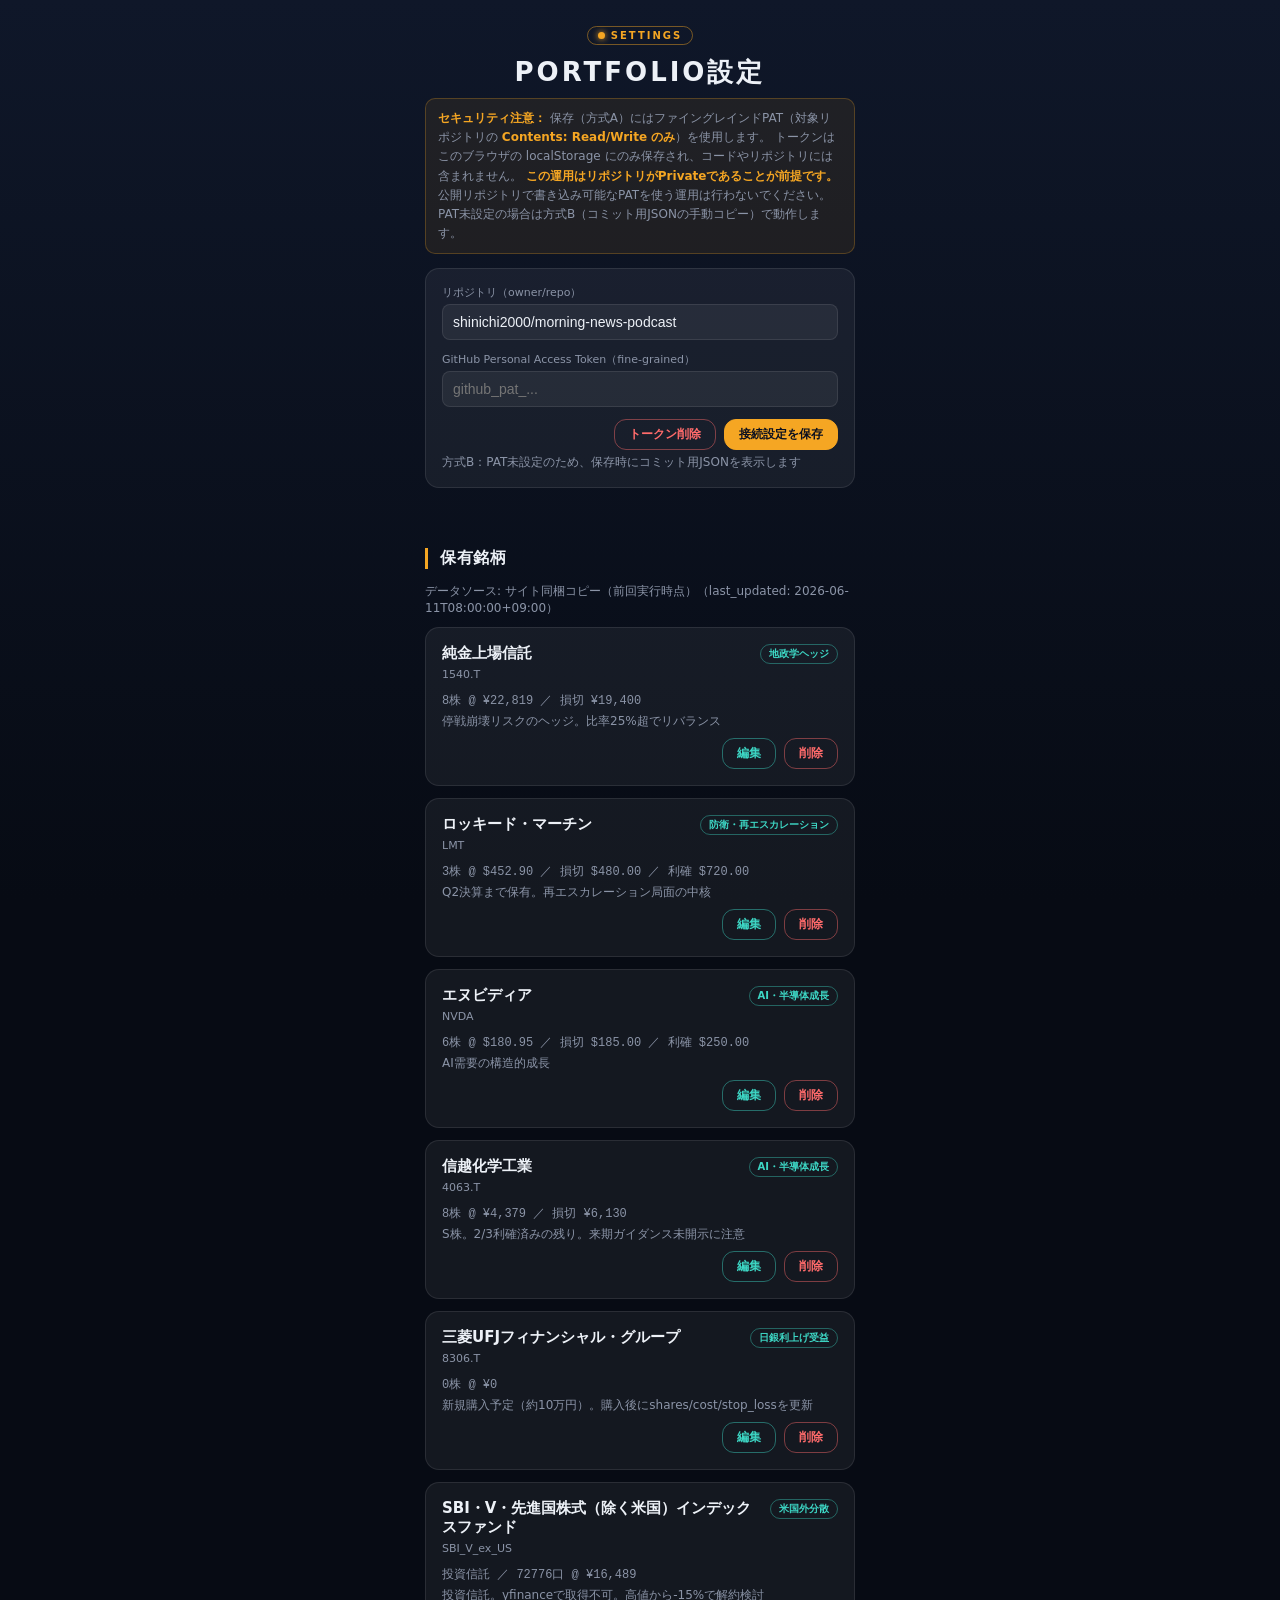
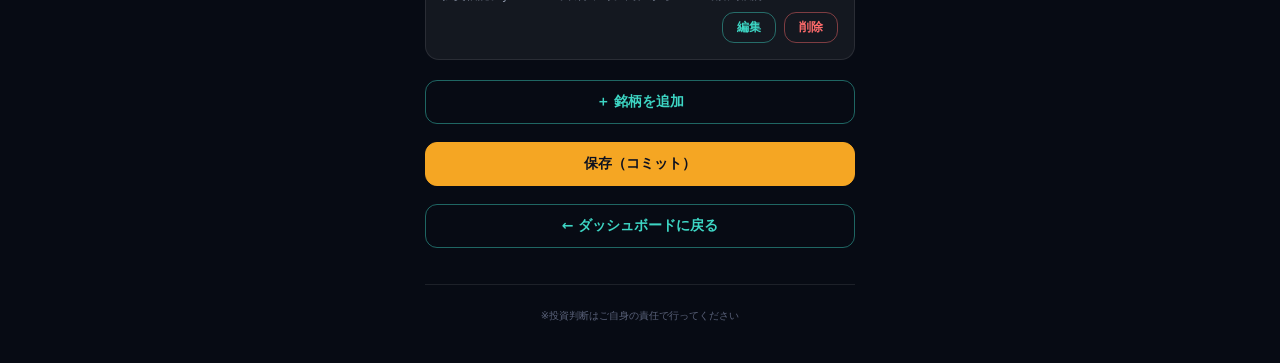
==== docs/settings.html @ 7c7bfd99 "v4大規模改修: portfolio.json外部化・価格検証・日替わり構成エンジン・サイト刷新＋編集機能 課題0: ポートフォリオを portfolio.json に外部化（Single Sourc" ====
<!DOCTYPE html>
<html lang="ja">
<head>
<meta charset="UTF-8">
<meta name="viewport" content="width=device-width, initial-scale=1.0, viewport-fit=cover">
<title>Portfolio設定 - Morning Brief</title>
<link rel="stylesheet" href="style.css">
</head>
<body>
<div class="container">

  <div class="header">
    <div class="onair"><span class="onair-dot"></span>SETTINGS</div>
    <h1>Portfolio設定</h1>
  </div>

  <div class="notice">
    <strong>セキュリティ注意：</strong>
    保存（方式A）にはファイングレインドPAT（対象リポジトリの <strong>Contents: Read/Write のみ</strong>）を使用します。
    トークンはこのブラウザの localStorage にのみ保存され、コードやリポジトリには含まれません。
    <strong>この運用はリポジトリがPrivateであることが前提です。</strong>
    公開リポジトリで書き込み可能なPATを使う運用は行わないでください。
    PAT未設定の場合は方式B（コミット用JSONの手動コピー）で動作します。
  </div>

  <div class="form-card">
    <div class="form-row">
      <label for="repoInput">リポジトリ（owner/repo）</label>
      <input id="repoInput" type="text" autocomplete="off" placeholder="shinichi2000/morning-news-podcast">
    </div>
    <div class="form-row">
      <label for="patInput">GitHub Personal Access Token（fine-grained）</label>
      <input id="patInput" type="password" autocomplete="off" placeholder="github_pat_...">
    </div>
    <div class="card-actions">
      <button class="btn small danger" id="clearPatBtn">トークン削除</button>
      <button class="btn small primary" id="savePatBtn">接続設定を保存</button>
    </div>
    <div class="holding-meta" id="patStatus"></div>
  </div>

  <div class="status-msg" id="statusMsg"></div>

  <div class="section-title">保有銘柄</div>
  <div class="holding-meta" id="sourceNote" style="margin-bottom:10px"></div>
  <div id="holdingsList"><div class="fund-note">読み込み中...</div></div>

  <button class="btn" id="addBtn">＋ 銘柄を追加</button>

  <div class="form-card" id="editForm" style="display:none; margin-top:14px;">
    <div class="section-title" id="formTitle" style="margin-top:0">銘柄を追加</div>
    <div class="form-grid">
      <div class="form-row">
        <label for="f_id">id（一意の識別子）</label>
        <input id="f_id" type="text" autocomplete="off" placeholder="例: 8306, NVDA">
      </div>
      <div class="form-row">
        <label for="f_ticker">ticker（日本株: 1234.T / 米国株: 英字）</label>
        <input id="f_ticker" type="text" autocomplete="off" placeholder="例: 8306.T, NVDA">
      </div>
    </div>
    <div class="form-row">
      <label for="f_name">銘柄名</label>
      <input id="f_name" type="text" autocomplete="off">
    </div>
    <div class="form-grid">
      <div class="form-row">
        <label for="f_thesis">投資テーゼ</label>
        <select id="f_thesis">
          <option>地政学ヘッジ</option>
          <option>防衛・再エスカレーション</option>
          <option>AI・半導体成長</option>
          <option>日銀利上げ受益</option>
          <option>米国外分散</option>
          <option>その他</option>
        </select>
      </div>
      <div class="form-row">
        <label for="f_currency">通貨</label>
        <select id="f_currency">
          <option>JPY</option>
          <option>USD</option>
        </select>
      </div>
      <div class="form-row">
        <label for="f_shares">株数（投信は口数）</label>
        <input id="f_shares" type="number" inputmode="decimal" step="any" min="0">
      </div>
      <div class="form-row">
        <label for="f_cost">取得単価</label>
        <input id="f_cost" type="number" inputmode="decimal" step="any" min="0">
      </div>
      <div class="form-row">
        <label for="f_stop_loss">損切りライン（空欄可）</label>
        <input id="f_stop_loss" type="number" inputmode="decimal" step="any">
      </div>
      <div class="form-row">
        <label for="f_take_profit">利確ライン（空欄可）</label>
        <input id="f_take_profit" type="number" inputmode="decimal" step="any">
      </div>
    </div>
    <div class="form-row">
      <label for="f_note">メモ</label>
      <textarea id="f_note" rows="2"></textarea>
    </div>
    <div class="form-row">
      <label><input id="f_is_fund" type="checkbox" style="width:auto"> 投資信託（株価自動取得の対象外）</label>
    </div>
    <div class="form-error" id="formError"></div>
    <div class="card-actions">
      <button class="btn small" id="cancelBtn">キャンセル</button>
      <button class="btn small primary" id="formSaveBtn">フォームを反映</button>
    </div>
  </div>

  <button class="btn primary" id="commitBtn" style="margin-top:18px">保存（コミット）</button>

  <div id="jsonOutWrap" style="display:none; margin-top:14px;">
    <div class="section-title">方式B：コミット用JSON</div>
    <div class="notice">下記の内容をリポジトリ直下の <strong>portfolio.json</strong> に手動でコミットしてください。</div>
    <div class="form-row">
      <textarea id="jsonOut" class="json-out" readonly onclick="this.select()"></textarea>
    </div>
  </div>

  <a class="btn" href="index.html" style="margin-top:18px">← ダッシュボードに戻る</a>

  <div class="footer">
    <div class="disclaimer">※投資判断はご自身の責任で行ってください</div>
  </div>

</div>
<script src="app.js"></script>
</body>
</html>
---- docs/style.css ----
/* Morning Brief v4 — 「朝のラジオスタジオ」デザイン */
:root {
  --bg-top: #0F1729;
  --bg-bottom: #070B14;
  --amber: #F5A623;
  --teal: #3DD6C4;
  --coral: #FF6B6B;
  --text: #EDF1F7;
  --text-dim: #8B94A7;
  --card: rgba(255, 255, 255, 0.055);
  --card-border: rgba(255, 255, 255, 0.09);
}

* { margin: 0; padding: 0; box-sizing: border-box; }

html { background: var(--bg-bottom); }
body {
  font-family: system-ui, -apple-system, "Hiragino Sans", sans-serif;
  background: linear-gradient(180deg, var(--bg-top) 0%, var(--bg-bottom) 900px);
  color: var(--text);
  min-height: 100vh;
  padding: env(safe-area-inset-top) 16px env(safe-area-inset-bottom) 16px;
  -webkit-font-smoothing: antialiased;
}

.container { max-width: 430px; margin: 0 auto; padding: 24px 0 40px; }

.num { font-variant-numeric: tabular-nums; font-family: ui-monospace, "SF Mono", Menlo, monospace; }

/* ===== Header ===== */
.header { text-align: center; margin-bottom: 8px; }
.onair {
  display: inline-flex; align-items: center; gap: 6px;
  font-size: 10px; font-weight: 700; letter-spacing: 2px;
  color: var(--amber); text-transform: uppercase;
  border: 1px solid rgba(245, 166, 35, 0.45);
  border-radius: 999px; padding: 3px 10px; margin-bottom: 10px;
}
.onair-dot {
  width: 7px; height: 7px; border-radius: 50%;
  background: var(--amber);
  box-shadow: 0 0 6px var(--amber);
  animation: blink 1.6s ease-in-out infinite;
}
@keyframes blink {
  0%, 100% { opacity: 1; }
  50% { opacity: 0.25; }
}
.header h1 {
  font-size: 26px; font-weight: 800; letter-spacing: 3px;
  text-transform: uppercase;
}
.header .date { color: var(--text-dim); font-size: 13px; margin-top: 6px; }
.theme-badge {
  display: inline-block; margin-top: 10px;
  font-size: 12px; font-weight: 600;
  color: #0B1020; background: var(--amber);
  padding: 4px 14px; border-radius: 999px;
}

/* ===== Player ===== */
.player-section { margin: 20px 0 12px; }
.player-section audio { width: 100%; border-radius: 12px; }

/* ===== 今日の構成 ===== */
.lineup {
  display: flex; align-items: center; gap: 8px;
  font-size: 13px; color: var(--text-dim);
  background: var(--card); border: 1px solid var(--card-border);
  border-radius: 10px; padding: 10px 14px; margin-bottom: 28px;
}
.lineup .label {
  font-size: 10px; font-weight: 700; color: var(--teal);
  letter-spacing: 1px; white-space: nowrap;
}
.lineup .segment { color: var(--text); font-weight: 600; }

/* ===== Sections ===== */
.section-title {
  font-size: 16px; font-weight: 700; margin: 28px 0 14px;
  padding-left: 12px; border-left: 3px solid var(--amber);
  letter-spacing: 0.5px;
}

/* ===== Summary cards ===== */
.summary-row { display: flex; gap: 10px; margin-bottom: 14px; }
.summary-card {
  flex: 1; background: var(--card); border: 1px solid var(--card-border);
  border-radius: 12px; padding: 12px 14px;
}
.summary-card .label { font-size: 10px; color: var(--text-dim); letter-spacing: 1px; margin-bottom: 4px; }
.summary-card .value { font-size: 18px; font-weight: 700; }
.summary-card .sub { font-size: 12px; margin-top: 2px; font-weight: 600; }

/* ===== Stock cards ===== */
.stock-card {
  background: var(--card); border: 1px solid var(--card-border);
  border-radius: 14px; padding: 16px; margin-bottom: 12px;
}
.card-header { display: flex; justify-content: space-between; align-items: flex-start; gap: 8px; margin-bottom: 10px; }
.stock-name { font-size: 15px; font-weight: 700; display: block; }
.ticker { font-size: 11px; color: var(--text-dim); }
.thesis-tag {
  font-size: 10px; font-weight: 600; white-space: nowrap;
  color: var(--teal); border: 1px solid rgba(61, 214, 196, 0.4);
  padding: 2px 8px; border-radius: 999px;
}
.card-body { display: flex; justify-content: space-between; align-items: baseline; margin-bottom: 4px; }
.current-price { font-size: 22px; font-weight: 700; }
.pnl { font-size: 16px; font-weight: 700; }
.pos { color: var(--teal); }
.neg { color: var(--coral); }
.as-of { font-size: 11px; color: var(--text-dim); margin-bottom: 12px; }
.stale-badge {
  display: inline-block; font-size: 10px; font-weight: 700;
  color: #0B1020; background: var(--coral);
  padding: 1px 8px; border-radius: 999px; margin-left: 6px;
}
.alert-badge {
  display: inline-block; font-size: 10px; font-weight: 700;
  color: #0B1020; background: var(--amber);
  padding: 1px 8px; border-radius: 999px; margin-left: 6px;
}
.card-lines { display: flex; gap: 10px; }
.line-item {
  flex: 1; background: rgba(255, 255, 255, 0.04);
  border-radius: 10px; padding: 8px 10px; text-align: center;
}
.line-label { display: block; font-size: 10px; color: var(--text-dim); margin-bottom: 2px; }
.line-value { display: block; font-size: 14px; font-weight: 700; }
.line-gap { display: block; font-size: 10px; color: var(--text-dim); margin-top: 2px; }
.line-value.sl { color: var(--coral); }
.line-value.tp { color: var(--teal); }
.fund-card, .excluded-card { opacity: 0.65; }
.fund-note { font-size: 12px; color: var(--text-dim); }

/* ===== Settings link / buttons ===== */
.btn {
  display: inline-block; width: 100%; text-align: center;
  background: transparent; color: var(--teal);
  border: 1px solid rgba(61, 214, 196, 0.45); border-radius: 12px;
  padding: 12px; font-size: 14px; font-weight: 600;
  text-decoration: none; cursor: pointer; margin-top: 8px;
}
.btn.primary { background: var(--amber); color: #0B1020; border-color: var(--amber); }
.btn.danger { color: var(--coral); border-color: rgba(255, 107, 107, 0.45); }
.btn.small { width: auto; padding: 6px 14px; font-size: 12px; margin-top: 0; }

/* ===== Settings form ===== */
.form-card {
  background: var(--card); border: 1px solid var(--card-border);
  border-radius: 14px; padding: 16px; margin-bottom: 14px;
}
.form-row { margin-bottom: 12px; }
.form-row label { display: block; font-size: 11px; color: var(--text-dim); margin-bottom: 4px; }
.form-row input, .form-row select, .form-row textarea {
  width: 100%; background: rgba(255, 255, 255, 0.06);
  border: 1px solid var(--card-border); border-radius: 8px;
  color: var(--text); font-size: 14px; padding: 9px 10px;
}
.form-row input:focus, .form-row select:focus, .form-row textarea:focus {
  outline: none; border-color: var(--teal);
}
.form-grid { display: grid; grid-template-columns: 1fr 1fr; gap: 10px; }
.form-error { color: var(--coral); font-size: 12px; margin-top: 4px; }
.card-actions { display: flex; gap: 8px; justify-content: flex-end; margin-top: 8px; }
.holding-meta { font-size: 12px; color: var(--text-dim); margin-top: 4px; }

.notice {
  font-size: 12px; color: var(--text-dim); line-height: 1.6;
  background: rgba(245, 166, 35, 0.08); border: 1px solid rgba(245, 166, 35, 0.25);
  border-radius: 10px; padding: 10px 12px; margin-bottom: 14px;
}
.notice strong { color: var(--amber); }
.status-msg { font-size: 13px; margin: 10px 0; min-height: 18px; }
.status-msg.ok { color: var(--teal); }
.status-msg.err { color: var(--coral); }

textarea.json-out {
  font-family: ui-monospace, Menlo, monospace; font-size: 11px;
  min-height: 220px; white-space: pre;
}

/* ===== Footer ===== */
.footer {
  text-align: center; margin-top: 36px; padding-top: 16px;
  border-top: 1px solid var(--card-border);
}
.footer .updated { font-size: 12px; color: var(--text-dim); }
.footer .disclaimer { font-size: 10px; color: #5A627A; margin-top: 8px; }
.footer a { color: var(--teal); text-decoration: none; }
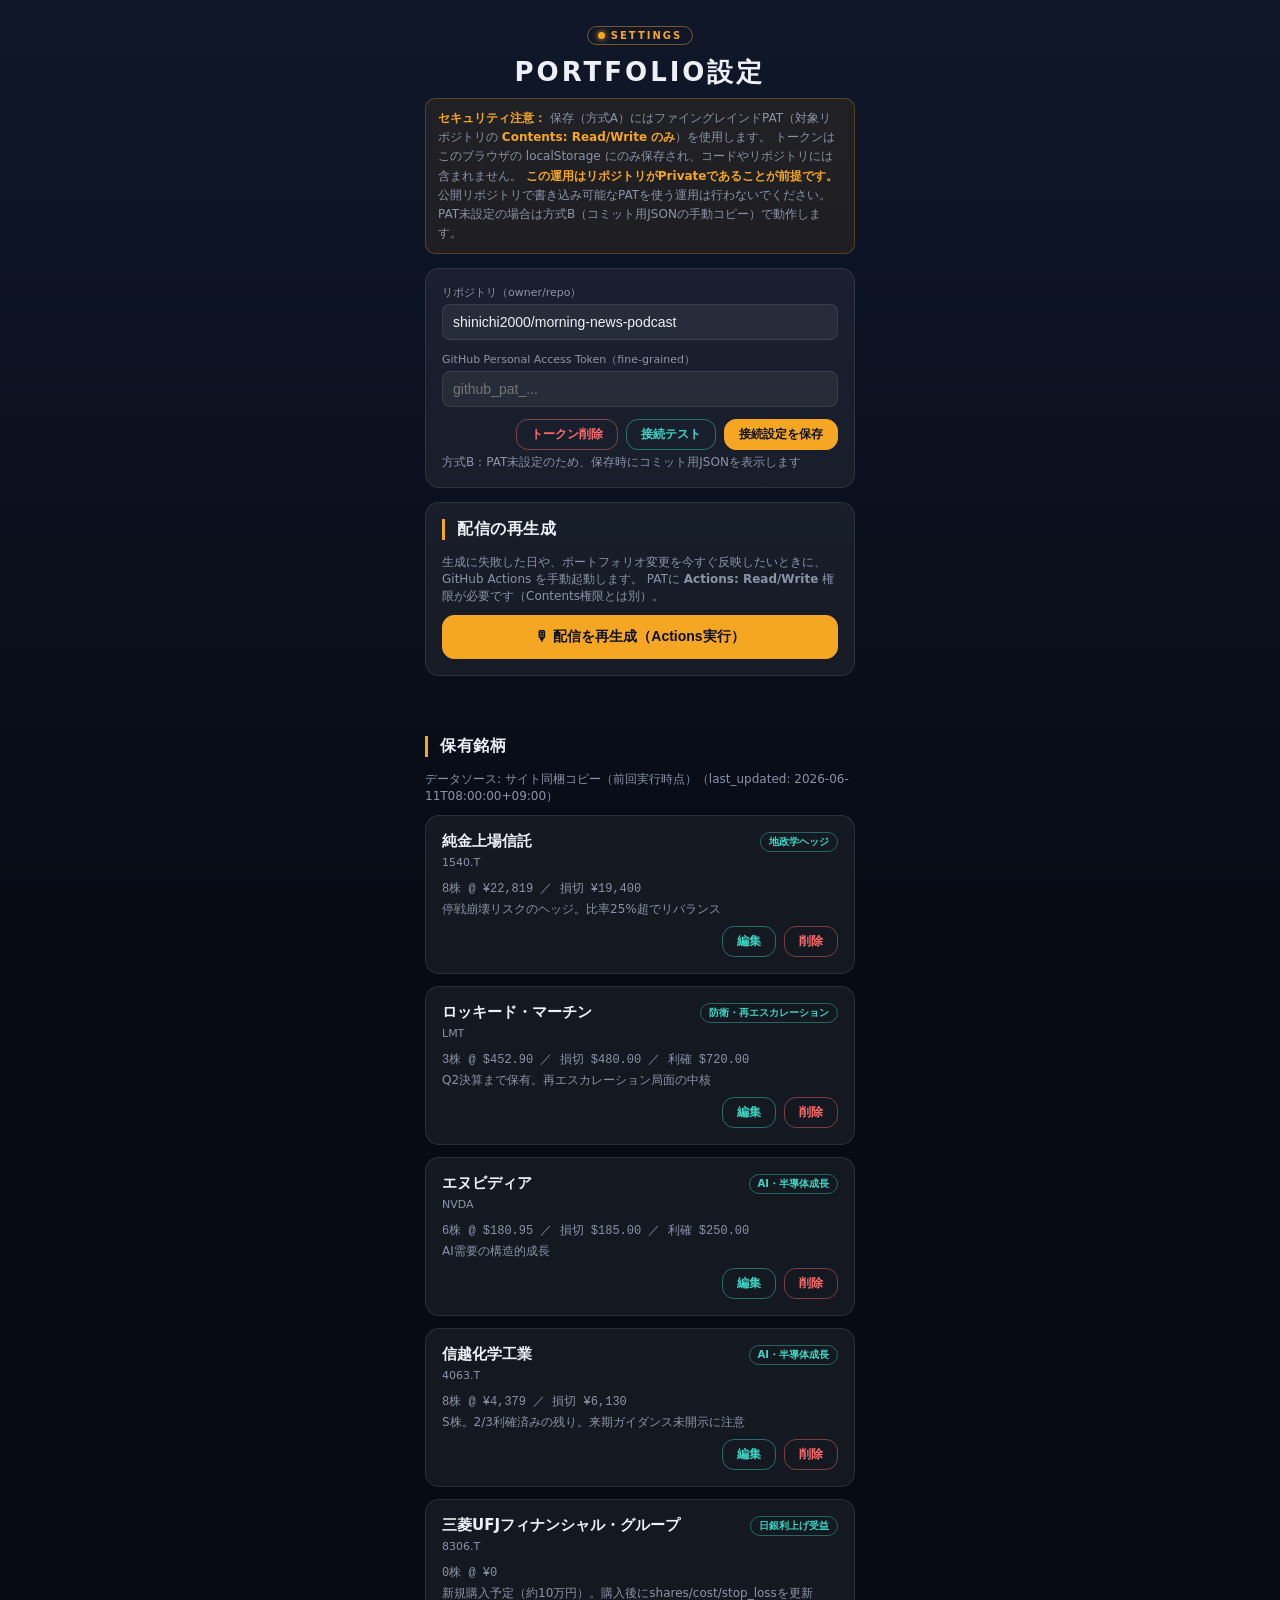
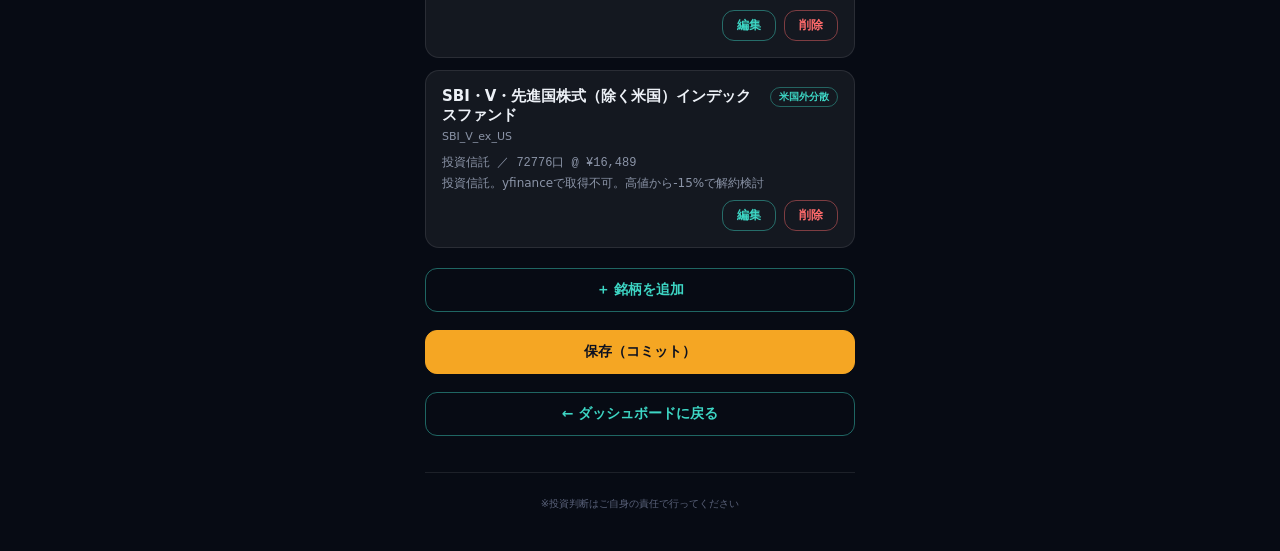
==== commit 03b495dc: "v4.1 使いやすさ改善: リトライ堅牢化・失敗の可視化と復旧手段・サイト機能追加 技術面（前回の生成失敗 #125 の再発対策） - Gemini 503（過負荷）を待機リトライに変更（従来は即座に" ====
--- a/docs/settings.html
+++ b/docs/settings.html
@@ -34,9 +34,19 @@
     </div>
     <div class="card-actions">
       <button class="btn small danger" id="clearPatBtn">トークン削除</button>
+      <button class="btn small" id="testPatBtn">接続テスト</button>
       <button class="btn small primary" id="savePatBtn">接続設定を保存</button>
     </div>
     <div class="holding-meta" id="patStatus"></div>
+  </div>
+
+  <div class="form-card">
+    <div class="section-title" style="margin-top:0">配信の再生成</div>
+    <div class="holding-meta" style="margin-bottom:10px">
+      生成に失敗した日や、ポートフォリオ変更を今すぐ反映したいときに、GitHub Actions を手動起動します。
+      PATに <strong>Actions: Read/Write</strong> 権限が必要です（Contents権限とは別）。
+    </div>
+    <button class="btn primary" id="regenBtn" style="margin-top:0">🎙 配信を再生成（Actions実行）</button>
   </div>
 
   <div class="status-msg" id="statusMsg"></div>
--- a/docs/style.css
+++ b/docs/style.css
@@ -171,6 +171,48 @@
   background: rgba(245, 166, 35, 0.08); border: 1px solid rgba(245, 166, 35, 0.25);
   border-radius: 10px; padding: 10px 12px; margin-bottom: 14px;
 }
+.notice.warn {
+  color: var(--text); border-color: rgba(255, 107, 107, 0.4);
+  background: rgba(255, 107, 107, 0.1); margin-top: 12px;
+}
+
+/* ===== Market chips ===== */
+.market-row {
+  display: grid; grid-template-columns: 1fr 1fr 1fr; gap: 8px;
+}
+.market-chip {
+  background: var(--card); border: 1px solid var(--card-border);
+  border-radius: 10px; padding: 8px 10px; text-align: center;
+}
+.chip-label { display: block; font-size: 10px; color: var(--text-dim); margin-bottom: 2px; white-space: nowrap; }
+.chip-value { display: block; font-size: 13px; font-weight: 700; white-space: nowrap; }
+
+/* ===== Summary wide card ===== */
+.summary-card.wide { flex: none; width: 100%; margin-bottom: 14px; }
+.summary-card.wide .value { font-size: 24px; }
+
+/* ===== Script reader / archive ===== */
+.script-details {
+  background: var(--card); border: 1px solid var(--card-border);
+  border-radius: 12px; margin-top: 14px; overflow: hidden;
+}
+.script-details summary {
+  padding: 12px 14px; font-size: 14px; font-weight: 600;
+  cursor: pointer; list-style: none;
+}
+.script-details summary::-webkit-details-marker { display: none; }
+.script-details[open] summary { border-bottom: 1px solid var(--card-border); }
+.script-text {
+  padding: 14px; font-size: 13px; line-height: 1.9;
+  white-space: pre-wrap; color: var(--text);
+  max-height: 60vh; overflow-y: auto;
+}
+.archive-list { padding: 10px 14px; display: flex; flex-wrap: wrap; gap: 8px; }
+.archive-link {
+  font-size: 12px; font-weight: 600; color: var(--teal);
+  border: 1px solid rgba(61, 214, 196, 0.4); border-radius: 999px;
+  padding: 4px 12px; text-decoration: none;
+}
 .notice strong { color: var(--amber); }
 .status-msg { font-size: 13px; margin: 10px 0; min-height: 18px; }
 .status-msg.ok { color: var(--teal); }
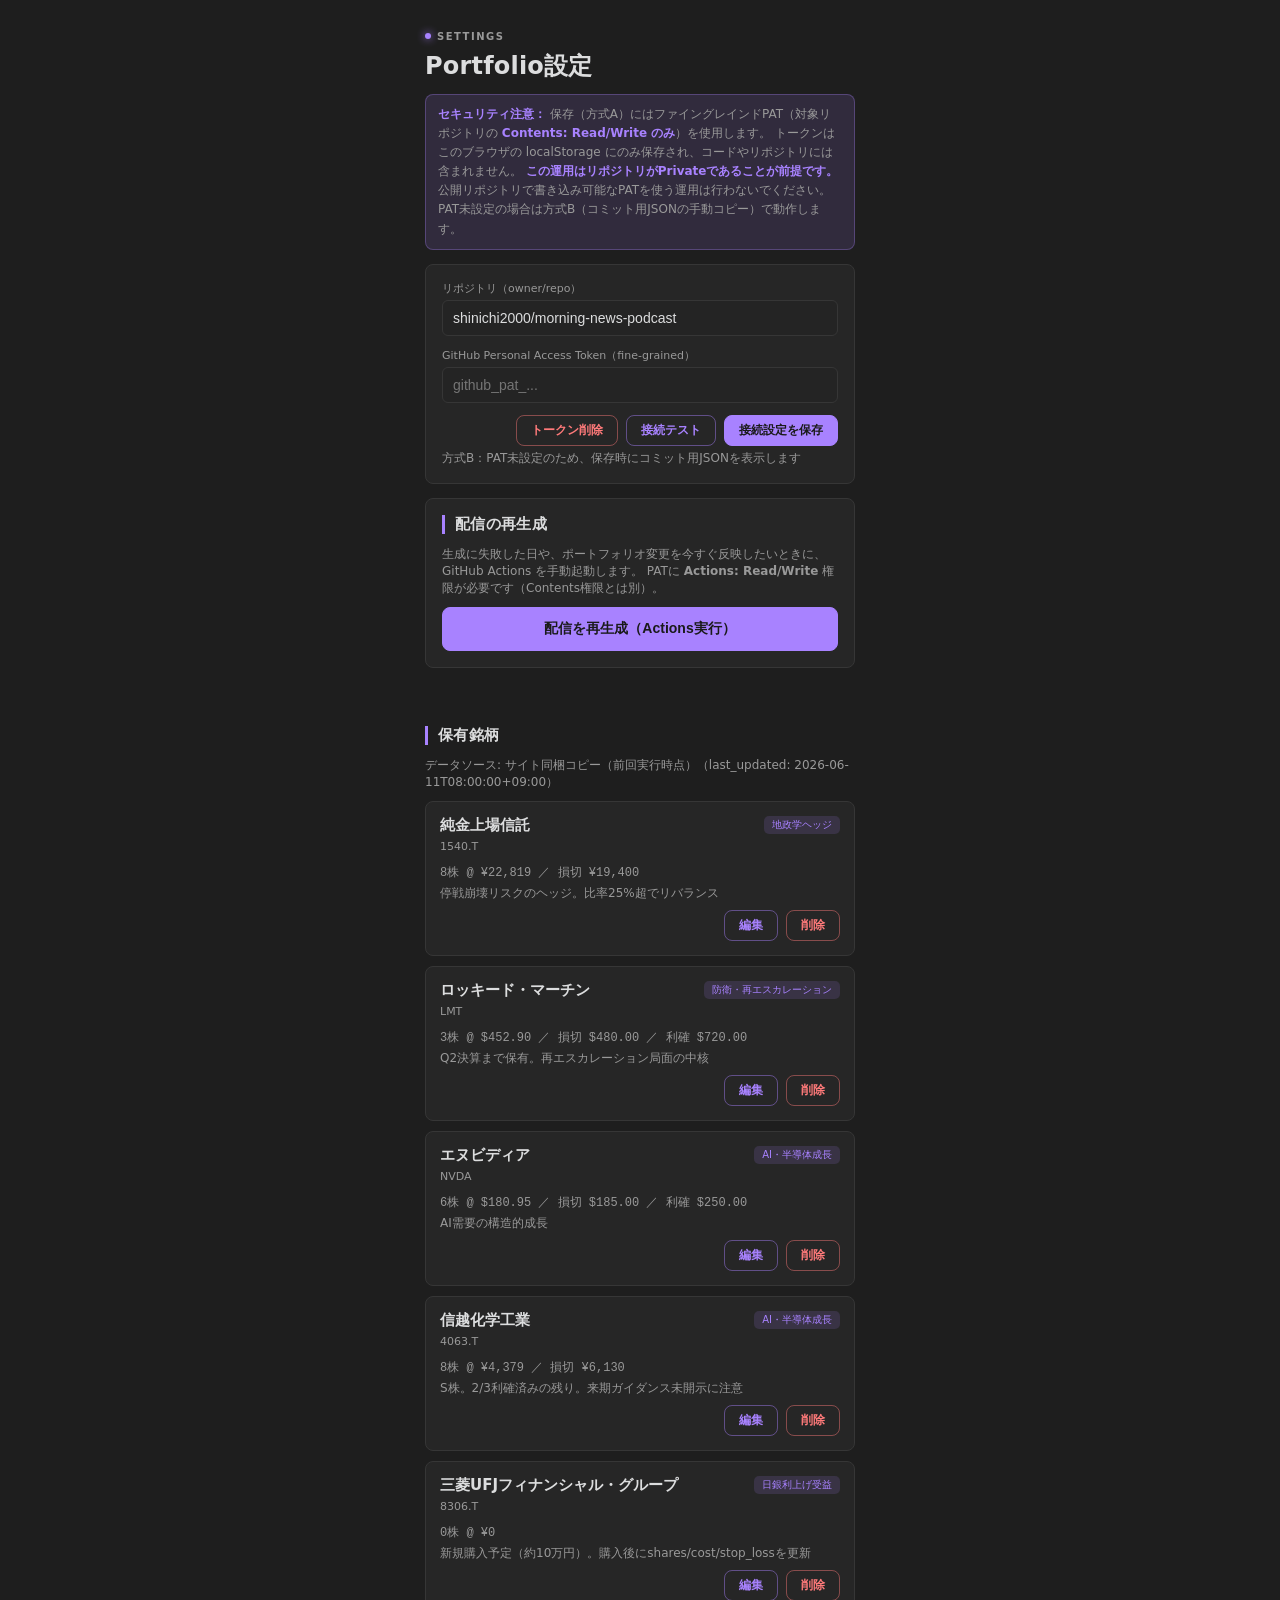
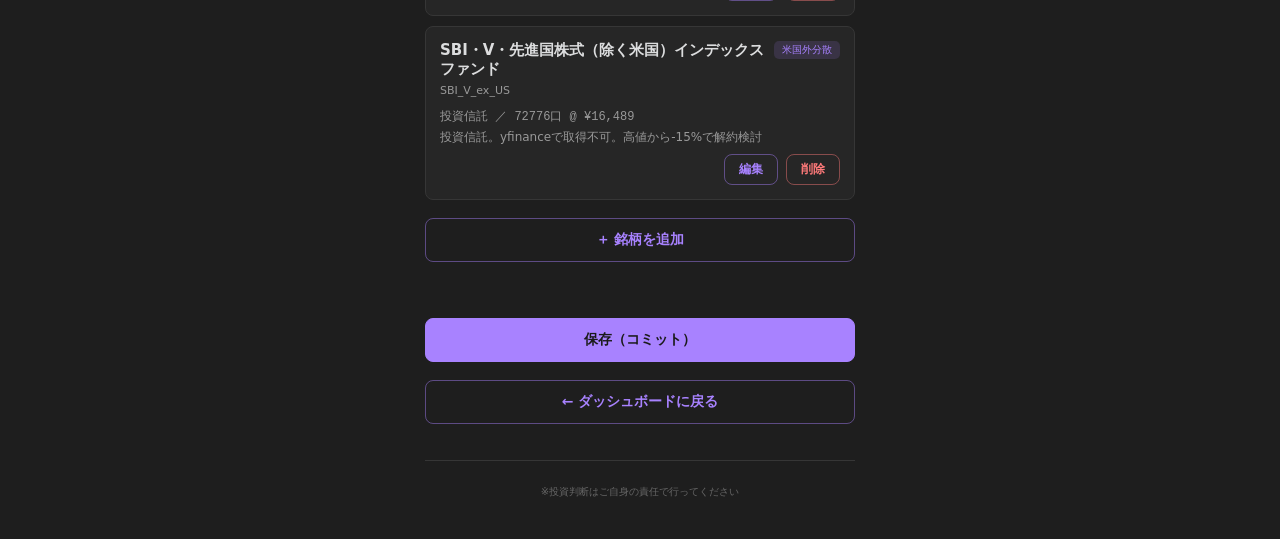
==== commit cb480db0: "v4.2: TTS読み間違い対策・設定反映のUX修正・Obsidianグラフビュー風デザイン 読み上げ品質（日本語の誤読対策） - normalize_for_tts() を追加し音声合成前に正規化（" ====
--- a/docs/settings.html
+++ b/docs/settings.html
@@ -3,6 +3,7 @@
 <head>
 <meta charset="UTF-8">
 <meta name="viewport" content="width=device-width, initial-scale=1.0, viewport-fit=cover">
+<meta name="theme-color" content="#1E1E1E">
 <title>Portfolio設定 - Morning Brief</title>
 <link rel="stylesheet" href="style.css">
 </head>
@@ -46,7 +47,7 @@
       生成に失敗した日や、ポートフォリオ変更を今すぐ反映したいときに、GitHub Actions を手動起動します。
       PATに <strong>Actions: Read/Write</strong> 権限が必要です（Contents権限とは別）。
     </div>
-    <button class="btn primary" id="regenBtn" style="margin-top:0">🎙 配信を再生成（Actions実行）</button>
+    <button class="btn primary" id="regenBtn" style="margin-top:0">配信を再生成（Actions実行）</button>
   </div>
 
   <div class="status-msg" id="statusMsg"></div>
@@ -123,7 +124,9 @@
     </div>
   </div>
 
+  <div class="status-msg" id="draftMsg"></div>
   <button class="btn primary" id="commitBtn" style="margin-top:18px">保存（コミット）</button>
+  <button class="btn danger" id="discardDraftBtn" style="display:none">下書きを破棄して読み込み直す</button>
 
   <div id="jsonOutWrap" style="display:none; margin-top:14px;">
     <div class="section-title">方式B：コミット用JSON</div>
--- a/docs/style.css
+++ b/docs/style.css
@@ -1,22 +1,24 @@
-/* Morning Brief v4 — 「朝のラジオスタジオ」デザイン */
+/* Morning Brief v4.2 — Obsidian風「グラフビュー」デザイン */
 :root {
-  --bg-top: #0F1729;
-  --bg-bottom: #070B14;
-  --amber: #F5A623;
-  --teal: #3DD6C4;
-  --coral: #FF6B6B;
-  --text: #EDF1F7;
-  --text-dim: #8B94A7;
-  --card: rgba(255, 255, 255, 0.055);
-  --card-border: rgba(255, 255, 255, 0.09);
+  --bg: #1E1E1E;
+  --bg-soft: #242424;
+  --card: #262626;
+  --card-border: #363636;
+  --accent: #A882FF;        /* Obsidian purple */
+  --accent-dim: rgba(168, 130, 255, 0.14);
+  --pos: #7BD88F;
+  --neg: #FF7A7A;
+  --text: #DCDDDE;
+  --text-dim: #999999;
+  --text-faint: #666666;
 }
 
 * { margin: 0; padding: 0; box-sizing: border-box; }
 
-html { background: var(--bg-bottom); }
+html { background: var(--bg); }
 body {
   font-family: system-ui, -apple-system, "Hiragino Sans", sans-serif;
-  background: linear-gradient(180deg, var(--bg-top) 0%, var(--bg-bottom) 900px);
+  background: var(--bg);
   color: var(--text);
   min-height: 100vh;
   padding: env(safe-area-inset-top) 16px env(safe-area-inset-bottom) 16px;
@@ -27,178 +29,198 @@
 
 .num { font-variant-numeric: tabular-nums; font-family: ui-monospace, "SF Mono", Menlo, monospace; }
 
-/* ===== Header ===== */
-.header { text-align: center; margin-bottom: 8px; }
+/* ===== Header（Obsidianのノート風・左寄せ） ===== */
+.header { margin-bottom: 12px; }
 .onair {
   display: inline-flex; align-items: center; gap: 6px;
-  font-size: 10px; font-weight: 700; letter-spacing: 2px;
-  color: var(--amber); text-transform: uppercase;
-  border: 1px solid rgba(245, 166, 35, 0.45);
-  border-radius: 999px; padding: 3px 10px; margin-bottom: 10px;
+  font-size: 10px; font-weight: 600; letter-spacing: 1.5px;
+  color: var(--text-dim); text-transform: uppercase;
+  margin-bottom: 8px;
 }
 .onair-dot {
-  width: 7px; height: 7px; border-radius: 50%;
-  background: var(--amber);
-  box-shadow: 0 0 6px var(--amber);
-  animation: blink 1.6s ease-in-out infinite;
+  width: 6px; height: 6px; border-radius: 50%;
+  background: var(--accent);
+  box-shadow: 0 0 8px var(--accent);
+  animation: blink 2s ease-in-out infinite;
 }
 @keyframes blink {
   0%, 100% { opacity: 1; }
-  50% { opacity: 0.25; }
-}
-.header h1 {
-  font-size: 26px; font-weight: 800; letter-spacing: 3px;
-  text-transform: uppercase;
-}
-.header .date { color: var(--text-dim); font-size: 13px; margin-top: 6px; }
-.theme-badge {
+  50% { opacity: 0.3; }
+}
+.header h1 { font-size: 24px; font-weight: 700; letter-spacing: 0.2px; }
+.header .date { color: var(--text-dim); font-size: 13px; margin-top: 4px; }
+
+/* Obsidianのタグ風バッジ */
+.tag, .theme-badge {
   display: inline-block; margin-top: 10px;
-  font-size: 12px; font-weight: 600;
-  color: #0B1020; background: var(--amber);
-  padding: 4px 14px; border-radius: 999px;
+  font-size: 12px; font-weight: 500;
+  color: var(--accent); background: var(--accent-dim);
+  padding: 3px 10px; border-radius: 5px;
 }
 
 /* ===== Player ===== */
-.player-section { margin: 20px 0 12px; }
-.player-section audio { width: 100%; border-radius: 12px; }
+.player-section { margin: 16px 0 12px; }
+.player-section audio { width: 100%; border-radius: 8px; }
 
 /* ===== 今日の構成 ===== */
 .lineup {
   display: flex; align-items: center; gap: 8px;
   font-size: 13px; color: var(--text-dim);
-  background: var(--card); border: 1px solid var(--card-border);
-  border-radius: 10px; padding: 10px 14px; margin-bottom: 28px;
+  background: var(--bg-soft); border: 1px solid var(--card-border);
+  border-radius: 8px; padding: 10px 14px; margin-bottom: 8px;
 }
 .lineup .label {
-  font-size: 10px; font-weight: 700; color: var(--teal);
+  font-size: 10px; font-weight: 600; color: var(--text-dim);
   letter-spacing: 1px; white-space: nowrap;
 }
-.lineup .segment { color: var(--text); font-weight: 600; }
+.lineup .segment { color: var(--accent); font-weight: 600; }
 
 /* ===== Sections ===== */
 .section-title {
-  font-size: 16px; font-weight: 700; margin: 28px 0 14px;
-  padding-left: 12px; border-left: 3px solid var(--amber);
-  letter-spacing: 0.5px;
-}
+  font-size: 15px; font-weight: 700; margin: 26px 0 12px;
+  padding-left: 10px; border-left: 3px solid var(--accent);
+  letter-spacing: 0.3px;
+}
+
+/* ===== Graph view ===== */
+.graph-card {
+  background: #1A1A1A; border: 1px solid var(--card-border);
+  border-radius: 8px; overflow: hidden; margin-bottom: 14px;
+}
+.graph-card canvas { display: block; width: 100%; touch-action: manipulation; }
+.graph-info {
+  font-size: 12px; color: var(--text-dim);
+  padding: 8px 12px; border-top: 1px solid var(--card-border);
+  min-height: 33px;
+}
+.graph-info .pos { color: var(--pos); }
+.graph-info .neg { color: var(--neg); }
 
 /* ===== Summary cards ===== */
-.summary-row { display: flex; gap: 10px; margin-bottom: 14px; }
+.summary-row { display: flex; gap: 10px; margin-bottom: 10px; }
 .summary-card {
   flex: 1; background: var(--card); border: 1px solid var(--card-border);
-  border-radius: 12px; padding: 12px 14px;
-}
-.summary-card .label { font-size: 10px; color: var(--text-dim); letter-spacing: 1px; margin-bottom: 4px; }
+  border-radius: 8px; padding: 12px 14px;
+}
+.summary-card .label { font-size: 10px; color: var(--text-dim); letter-spacing: 0.5px; margin-bottom: 4px; }
 .summary-card .value { font-size: 18px; font-weight: 700; }
 .summary-card .sub { font-size: 12px; margin-top: 2px; font-weight: 600; }
+.summary-card.wide { flex: none; width: 100%; margin-bottom: 14px; }
+.summary-card.wide .value { font-size: 23px; }
+
+/* ===== Market chips ===== */
+.market-row { display: grid; grid-template-columns: 1fr 1fr 1fr; gap: 8px; }
+.market-chip {
+  background: var(--card); border: 1px solid var(--card-border);
+  border-radius: 8px; padding: 8px 10px; text-align: center;
+}
+.chip-label { display: block; font-size: 10px; color: var(--text-dim); margin-bottom: 2px; white-space: nowrap; }
+.chip-value { display: block; font-size: 13px; font-weight: 700; white-space: nowrap; }
 
 /* ===== Stock cards ===== */
 .stock-card {
   background: var(--card); border: 1px solid var(--card-border);
-  border-radius: 14px; padding: 16px; margin-bottom: 12px;
+  border-radius: 8px; padding: 14px; margin-bottom: 10px;
 }
 .card-header { display: flex; justify-content: space-between; align-items: flex-start; gap: 8px; margin-bottom: 10px; }
 .stock-name { font-size: 15px; font-weight: 700; display: block; }
 .ticker { font-size: 11px; color: var(--text-dim); }
 .thesis-tag {
-  font-size: 10px; font-weight: 600; white-space: nowrap;
-  color: var(--teal); border: 1px solid rgba(61, 214, 196, 0.4);
-  padding: 2px 8px; border-radius: 999px;
+  font-size: 10px; font-weight: 500; white-space: nowrap;
+  color: var(--accent); background: var(--accent-dim);
+  padding: 2px 8px; border-radius: 5px;
 }
 .card-body { display: flex; justify-content: space-between; align-items: baseline; margin-bottom: 4px; }
-.current-price { font-size: 22px; font-weight: 700; }
+.current-price { font-size: 21px; font-weight: 700; }
 .pnl { font-size: 16px; font-weight: 700; }
-.pos { color: var(--teal); }
-.neg { color: var(--coral); }
+.pos { color: var(--pos); }
+.neg { color: var(--neg); }
 .as-of { font-size: 11px; color: var(--text-dim); margin-bottom: 12px; }
 .stale-badge {
-  display: inline-block; font-size: 10px; font-weight: 700;
-  color: #0B1020; background: var(--coral);
-  padding: 1px 8px; border-radius: 999px; margin-left: 6px;
+  display: inline-block; font-size: 10px; font-weight: 600;
+  color: var(--text-dim); border: 1px solid var(--text-faint);
+  padding: 1px 7px; border-radius: 5px; margin-left: 6px;
 }
 .alert-badge {
-  display: inline-block; font-size: 10px; font-weight: 700;
-  color: #0B1020; background: var(--amber);
-  padding: 1px 8px; border-radius: 999px; margin-left: 6px;
-}
-.card-lines { display: flex; gap: 10px; }
+  display: inline-block; font-size: 10px; font-weight: 600;
+  color: var(--neg); border: 1px solid rgba(255, 122, 122, 0.5);
+  padding: 1px 7px; border-radius: 5px; margin-left: 6px;
+}
+.card-lines { display: flex; gap: 8px; }
 .line-item {
-  flex: 1; background: rgba(255, 255, 255, 0.04);
-  border-radius: 10px; padding: 8px 10px; text-align: center;
+  flex: 1; background: var(--bg-soft); border: 1px solid var(--card-border);
+  border-radius: 6px; padding: 8px 10px; text-align: center;
 }
 .line-label { display: block; font-size: 10px; color: var(--text-dim); margin-bottom: 2px; }
 .line-value { display: block; font-size: 14px; font-weight: 700; }
 .line-gap { display: block; font-size: 10px; color: var(--text-dim); margin-top: 2px; }
-.line-value.sl { color: var(--coral); }
-.line-value.tp { color: var(--teal); }
-.fund-card, .excluded-card { opacity: 0.65; }
+.line-value.sl { color: var(--neg); }
+.line-value.tp { color: var(--pos); }
+.fund-card, .excluded-card { opacity: 0.6; }
 .fund-note { font-size: 12px; color: var(--text-dim); }
 
-/* ===== Settings link / buttons ===== */
+/* ===== Buttons ===== */
 .btn {
   display: inline-block; width: 100%; text-align: center;
-  background: transparent; color: var(--teal);
-  border: 1px solid rgba(61, 214, 196, 0.45); border-radius: 12px;
+  background: transparent; color: var(--accent);
+  border: 1px solid rgba(168, 130, 255, 0.45); border-radius: 8px;
   padding: 12px; font-size: 14px; font-weight: 600;
   text-decoration: none; cursor: pointer; margin-top: 8px;
 }
-.btn.primary { background: var(--amber); color: #0B1020; border-color: var(--amber); }
-.btn.danger { color: var(--coral); border-color: rgba(255, 107, 107, 0.45); }
+.btn.primary { background: var(--accent); color: #1A1A1A; border-color: var(--accent); }
+.btn.danger { color: var(--neg); border-color: rgba(255, 122, 122, 0.45); }
 .btn.small { width: auto; padding: 6px 14px; font-size: 12px; margin-top: 0; }
 
 /* ===== Settings form ===== */
 .form-card {
   background: var(--card); border: 1px solid var(--card-border);
-  border-radius: 14px; padding: 16px; margin-bottom: 14px;
+  border-radius: 8px; padding: 16px; margin-bottom: 14px;
 }
 .form-row { margin-bottom: 12px; }
 .form-row label { display: block; font-size: 11px; color: var(--text-dim); margin-bottom: 4px; }
 .form-row input, .form-row select, .form-row textarea {
-  width: 100%; background: rgba(255, 255, 255, 0.06);
-  border: 1px solid var(--card-border); border-radius: 8px;
+  width: 100%; background: var(--bg-soft);
+  border: 1px solid var(--card-border); border-radius: 6px;
   color: var(--text); font-size: 14px; padding: 9px 10px;
 }
 .form-row input:focus, .form-row select:focus, .form-row textarea:focus {
-  outline: none; border-color: var(--teal);
+  outline: none; border-color: var(--accent);
 }
 .form-grid { display: grid; grid-template-columns: 1fr 1fr; gap: 10px; }
-.form-error { color: var(--coral); font-size: 12px; margin-top: 4px; }
-.card-actions { display: flex; gap: 8px; justify-content: flex-end; margin-top: 8px; }
+.form-error { color: var(--neg); font-size: 12px; margin-top: 4px; }
+.card-actions { display: flex; gap: 8px; justify-content: flex-end; margin-top: 8px; flex-wrap: wrap; }
 .holding-meta { font-size: 12px; color: var(--text-dim); margin-top: 4px; }
 
 .notice {
   font-size: 12px; color: var(--text-dim); line-height: 1.6;
-  background: rgba(245, 166, 35, 0.08); border: 1px solid rgba(245, 166, 35, 0.25);
-  border-radius: 10px; padding: 10px 12px; margin-bottom: 14px;
-}
+  background: var(--accent-dim); border: 1px solid rgba(168, 130, 255, 0.3);
+  border-radius: 8px; padding: 10px 12px; margin-bottom: 14px;
+}
+.notice strong { color: var(--accent); }
 .notice.warn {
-  color: var(--text); border-color: rgba(255, 107, 107, 0.4);
-  background: rgba(255, 107, 107, 0.1); margin-top: 12px;
-}
-
-/* ===== Market chips ===== */
-.market-row {
-  display: grid; grid-template-columns: 1fr 1fr 1fr; gap: 8px;
-}
-.market-chip {
-  background: var(--card); border: 1px solid var(--card-border);
-  border-radius: 10px; padding: 8px 10px; text-align: center;
-}
-.chip-label { display: block; font-size: 10px; color: var(--text-dim); margin-bottom: 2px; white-space: nowrap; }
-.chip-value { display: block; font-size: 13px; font-weight: 700; white-space: nowrap; }
-
-/* ===== Summary wide card ===== */
-.summary-card.wide { flex: none; width: 100%; margin-bottom: 14px; }
-.summary-card.wide .value { font-size: 24px; }
+  color: var(--text); border-color: rgba(255, 122, 122, 0.4);
+  background: rgba(255, 122, 122, 0.08); margin-top: 12px;
+}
+.notice.info {
+  color: var(--text); margin-top: 12px;
+}
+.status-msg { font-size: 13px; margin: 10px 0; min-height: 18px; }
+.status-msg.ok { color: var(--pos); }
+.status-msg.err { color: var(--neg); }
+
+textarea.json-out {
+  font-family: ui-monospace, Menlo, monospace; font-size: 11px;
+  min-height: 220px; white-space: pre;
+}
 
 /* ===== Script reader / archive ===== */
 .script-details {
   background: var(--card); border: 1px solid var(--card-border);
-  border-radius: 12px; margin-top: 14px; overflow: hidden;
+  border-radius: 8px; margin-top: 12px; overflow: hidden;
 }
 .script-details summary {
   padding: 12px 14px; font-size: 14px; font-weight: 600;
-  cursor: pointer; list-style: none;
+  cursor: pointer; list-style: none; color: var(--accent);
 }
 .script-details summary::-webkit-details-marker { display: none; }
 .script-details[open] summary { border-bottom: 1px solid var(--card-border); }
@@ -209,18 +231,9 @@
 }
 .archive-list { padding: 10px 14px; display: flex; flex-wrap: wrap; gap: 8px; }
 .archive-link {
-  font-size: 12px; font-weight: 600; color: var(--teal);
-  border: 1px solid rgba(61, 214, 196, 0.4); border-radius: 999px;
+  font-size: 12px; font-weight: 500; color: var(--accent);
+  background: var(--accent-dim); border-radius: 5px;
   padding: 4px 12px; text-decoration: none;
-}
-.notice strong { color: var(--amber); }
-.status-msg { font-size: 13px; margin: 10px 0; min-height: 18px; }
-.status-msg.ok { color: var(--teal); }
-.status-msg.err { color: var(--coral); }
-
-textarea.json-out {
-  font-family: ui-monospace, Menlo, monospace; font-size: 11px;
-  min-height: 220px; white-space: pre;
 }
 
 /* ===== Footer ===== */
@@ -229,5 +242,5 @@
   border-top: 1px solid var(--card-border);
 }
 .footer .updated { font-size: 12px; color: var(--text-dim); }
-.footer .disclaimer { font-size: 10px; color: #5A627A; margin-top: 8px; }
-.footer a { color: var(--teal); text-decoration: none; }
+.footer .disclaimer { font-size: 10px; color: var(--text-faint); margin-top: 8px; }
+.footer a { color: var(--accent); text-decoration: none; }
